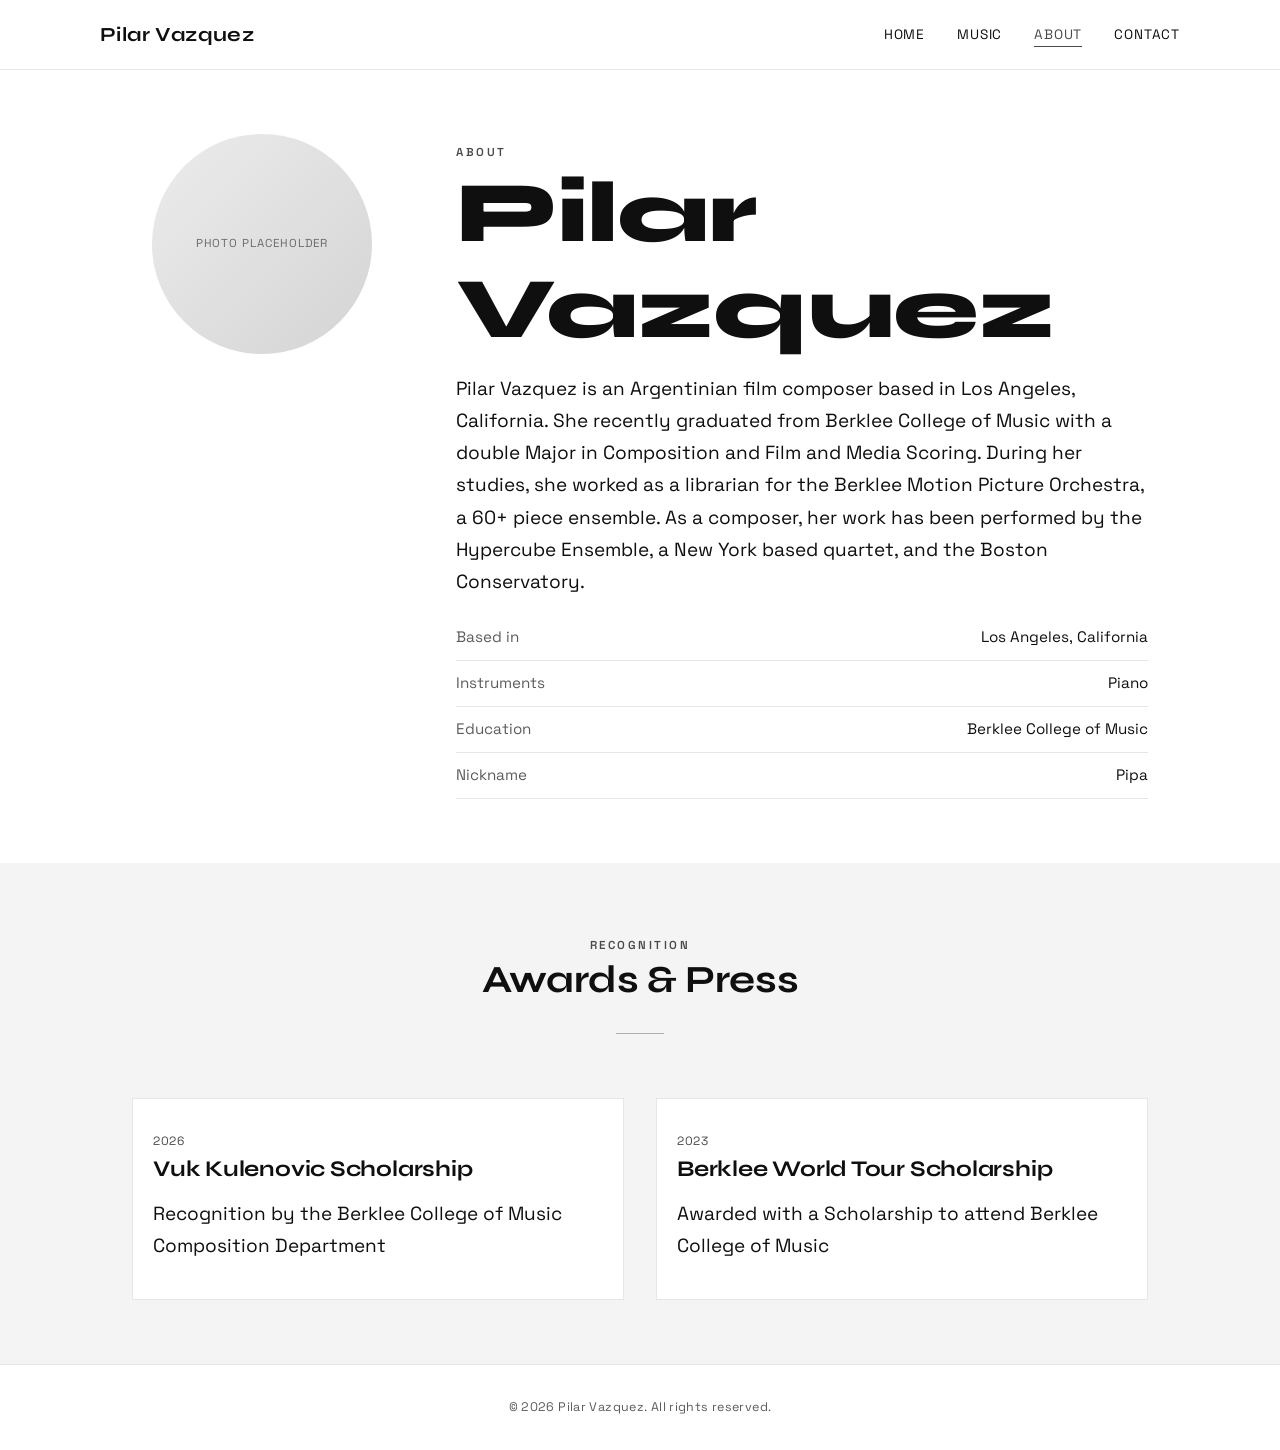
==== about.html @ 9c4dad96 "Initial commit: Pilar Vazquez portfolio website" ====
<!DOCTYPE html>
<html lang="en">
<head>
  <meta charset="UTF-8" />
  <meta name="viewport" content="width=device-width, initial-scale=1.0" />
  <title>About — Pilar Vazquez</title>
  <meta name="description" content="Biography, background, and credits for film composer Pilar Vazquez." />
  <link rel="preconnect" href="https://fonts.googleapis.com" />
  <link href="https://fonts.googleapis.com/css2?family=Syne:wght@600;700;800&family=Space+Grotesk:wght@400;500;600&display=swap" rel="stylesheet" />
  <link rel="stylesheet" href="css/style.css" />
</head>
<body>

  <header class="site-header">
    <div class="container nav">
      <a href="index.html" class="nav-brand">Pilar Vazquez</a>
      <button class="nav-toggle" aria-label="Toggle navigation">
        <span></span><span></span><span></span>
      </button>
      <ul class="nav-links">
        <li><a href="index.html">Home</a></li>
        <li><a href="music.html">Music</a></li>
        <li><a href="about.html" class="active">About</a></li>
        <li><a href="contact.html">Contact</a></li>
      </ul>
    </div>
  </header>

  <main>

    <section style="padding-top: var(--space-lg);">
      <div class="container about-grid">
        <div>
          <div class="avatar-frame">Photo Placeholder</div>
        </div>

        <div>
          <span class="eyebrow">About</span>
          <h1>Pilar Vazquez</h1>
          <p>
            <em></em>
            Pilar Vazquez is an Argentinian film composer based in Los Angeles, California. She recently graduated from Berklee College of Music with a double Major in Composition and Film and Media Scoring.
            During her studies, she worked as a librarian for the Berklee Motion Picture Orchestra, a 60+ piece ensemble.
            As a composer, her work has been performed by the Hypercube Ensemble, a New York based quartet, and the Boston Conservatory.

          </p>
          <p>
            
          </p>

          <ul class="fact-list">
            <li><span>Based in</span><span>Los Angeles, California</span></li>
            <li><span>Instruments</span><span>Piano</span></li>
            <li><span>Education</span><span>Berklee College of Music</span></li>
            <li><span>Nickname</span><span>Pipa</span></li>
          </ul>
        </div>
      </div>
    </section>

    <section class="section-alt">
      <div class="container">
        <div class="section-head">
          <span class="eyebrow">Recognition</span>
          <h2>Awards &amp; Press</h2>
          <div class="divider"></div>
        </div>

        <div class="grid">
          <article class="card">
            <div class="card-body">
              <div class="card-meta">2026</div>
              <h3>Vuk Kulenovic Scholarship</h3>
              <p>Recognition by the Berklee College of Music Composition Department</p>
            </div>
          </article>
          <article class="card">
            <div class="card-body">
              <div class="card-meta">2023</div>
              <h3>Berklee World Tour Scholarship</h3>
              <p>Awarded with a Scholarship to attend Berklee College of Music</p>
            </div>
          </article>
        </div>
      </div>
    </section>

  </main>

  <footer class="site-footer">
    <div class="container">
      &copy; 2026 Pilar Vazquez. All rights reserved. <em></em>
    </div>
  </footer>

  <script src="js/main.js"></script>
</body>
</html>
---- css/style.css ----
/* ==========================================================================
   Pilar Vazquez — Film Composer Portfolio — White / Black Theme
   Swap the CSS variables below to re-skin the entire site.

   Font note: Pilar's original reference (Balimo) is a personal-use-only
   font, not licensed for a public/commercial site. Syne is used here as a
   free, open-license (SIL OFL) stand-in with a similar geometric/Bauhaus
   feel for the name and headings. Swap --font-display below if a licensed
   copy of Balimo is purchased and self-hosted instead.
   ========================================================================== */

:root {
  --color-bg: #ffffff;
  --color-bg-alt: #f4f4f4;
  --color-ink: #0f0f0f;
  --color-ink-soft: #5c5c5c;
  --color-accent: #4a4a4a;
  --color-accent-soft: #b0b0b0;
  --color-line: #e6e6e6;

  --font-display: 'Syne', 'Arial Black', sans-serif;
  --font-body: 'Space Grotesk', -apple-system, BlinkMacSystemFont, serif;
  --font-ui: 'Space Grotesk', -apple-system, BlinkMacSystemFont, sans-serif;

  --max-width: 1080px;
  --space-xs: 0.5rem;
  --space-sm: 1rem;
  --space-md: 2rem;
  --space-lg: 4rem;
  --space-xl: 7rem;
}

* {
  box-sizing: border-box;
}

html {
  scroll-behavior: smooth;
}

body {
  margin: 0;
  background: var(--color-bg);
  color: var(--color-ink);
  font-family: var(--font-body);
  font-size: 19px;
  line-height: 1.7;
  -webkit-font-smoothing: antialiased;
}

img {
  max-width: 100%;
  display: block;
}

a {
  color: inherit;
  text-decoration: none;
}

h1, h2, h3, h4 {
  font-family: var(--font-display);
  font-weight: 700;
  line-height: 1.1;
  margin: 0 0 var(--space-sm);
  letter-spacing: -0.01em;
}

h1 { font-size: clamp(2.6rem, 7vw, 5.4rem); font-weight: 800; }
h2 { font-size: clamp(1.8rem, 3vw, 2.6rem); }
h3 { font-size: 1.4rem; }

p { margin: 0 0 var(--space-sm); }

.container {
  max-width: var(--max-width);
  margin: 0 auto;
  padding: 0 var(--space-md);
}

.eyebrow {
  font-family: var(--font-ui);
  text-transform: uppercase;
  letter-spacing: 0.22em;
  font-size: 0.72rem;
  color: var(--color-accent);
  font-weight: 600;
}

/* ---------- Header / Nav ---------- */

.site-header {
  position: sticky;
  top: 0;
  z-index: 50;
  background: rgba(255, 255, 255, 0.92);
  backdrop-filter: blur(6px);
  border-bottom: 1px solid var(--color-line);
}

.nav {
  display: flex;
  align-items: center;
  justify-content: space-between;
  padding: 1.1rem 0;
}

.nav-brand {
  font-family: var(--font-display);
  font-weight: 700;
  font-size: 1.25rem;
  letter-spacing: 0.02em;
}

.nav-links {
  display: flex;
  gap: var(--space-md);
  list-style: none;
  margin: 0;
  padding: 0;
  font-family: var(--font-ui);
  font-size: 0.85rem;
  letter-spacing: 0.06em;
  text-transform: uppercase;
}

.nav-links a {
  position: relative;
  padding-bottom: 4px;
  transition: color 0.2s ease;
}

.nav-links a::after {
  content: "";
  position: absolute;
  left: 0;
  bottom: 0;
  width: 0;
  height: 1px;
  background: var(--color-accent);
  transition: width 0.25s ease;
}

.nav-links a:hover::after,
.nav-links a.active::after {
  width: 100%;
}

.nav-links a.active {
  color: var(--color-accent);
}

.nav-toggle {
  display: none;
  flex-direction: column;
  gap: 5px;
  background: none;
  border: none;
  cursor: pointer;
  padding: 4px;
}

.nav-toggle span {
  width: 24px;
  height: 1px;
  background: var(--color-ink);
}

/* ---------- Hero ---------- */

.hero {
  padding: var(--space-xl) 0 var(--space-lg);
  text-align: center;
}

.hero .eyebrow {
  display: block;
  margin-bottom: var(--space-sm);
}

.hero p.lede {
  max-width: 640px;
  margin: var(--space-sm) auto var(--space-md);
  font-size: 1.2rem;
  color: var(--color-ink-soft);
}

.hero-actions {
  display: flex;
  gap: var(--space-sm);
  justify-content: center;
  flex-wrap: wrap;
}

/* ---------- Hero with photo background ---------- */
/* Add class="hero-photo" and inline style="background-image:url(...)" to
   .hero to show a full-bleed photo behind the name, name/copy switch to
   white with a dark scrim underneath for legibility. */

.hero.hero-photo {
  position: relative;
  min-height: 88vh;
  display: flex;
  align-items: center;
  background-size: cover;
  background-position: center;
  background-repeat: no-repeat;
  color: #ffffff;
  overflow: hidden;
}

.hero.hero-photo::before {
  content: "";
  position: absolute;
  inset: 0;
  background: linear-gradient(180deg, rgba(10, 10, 10, 0.5) 0%, rgba(10, 10, 10, 0.58) 55%, rgba(10, 10, 10, 0.72) 100%);
  z-index: 0;
}

.hero.hero-photo .container {
  position: relative;
  z-index: 1;
  width: 100%;
}

.hero.hero-photo .eyebrow {
  color: rgba(255, 255, 255, 0.85);
}

.hero.hero-photo h1 {
  color: #ffffff;
}

.hero.hero-photo p.lede {
  color: rgba(255, 255, 255, 0.88);
}

.hero.hero-photo .btn-primary {
  background: #ffffff;
  color: #0f0f0f;
  border-color: #ffffff;
}

.hero.hero-photo .btn-primary:hover {
  background: transparent;
  color: #ffffff;
  border-color: #ffffff;
}

.hero.hero-photo .btn-ghost {
  color: #ffffff;
  border-color: rgba(255, 255, 255, 0.7);
}

.hero.hero-photo .btn-ghost:hover {
  background: rgba(255, 255, 255, 0.1);
  border-color: #ffffff;
  color: #ffffff;
}

@media (max-width: 720px) {
  .hero.hero-photo {
    min-height: 70vh;
  }
}

/* ---------- Buttons ---------- */

.btn {
  display: inline-block;
  font-family: var(--font-ui);
  font-size: 0.82rem;
  letter-spacing: 0.08em;
  text-transform: uppercase;
  padding: 0.9rem 1.9rem;
  border: 1px solid var(--color-ink);
  transition: background 0.2s ease, color 0.2s ease, border-color 0.2s ease;
}

.btn-primary {
  background: var(--color-ink);
  color: var(--color-bg);
}

.btn-primary:hover {
  background: var(--color-accent);
  border-color: var(--color-accent);
}

.btn-ghost {
  background: transparent;
  color: var(--color-ink);
}

.btn-ghost:hover {
  border-color: var(--color-accent);
  color: var(--color-accent);
}

/* ---------- Sections ---------- */

section {
  padding: var(--space-lg) 0;
}

.section-alt {
  background: var(--color-bg-alt);
}

.section-head {
  text-align: center;
  max-width: 620px;
  margin: 0 auto var(--space-lg);
}

.divider {
  width: 48px;
  height: 1px;
  background: var(--color-accent-soft);
  margin: var(--space-md) auto;
}

/* ---------- Media placeholder blocks ---------- */

.media-frame {
  position: relative;
  width: 100%;
  aspect-ratio: 16 / 9;
  background: linear-gradient(135deg, #2a2a2a, #0f0f0f);
  color: #cfcfcf;
  display: flex;
  align-items: center;
  justify-content: center;
  font-family: var(--font-ui);
  font-size: 0.78rem;
  letter-spacing: 0.08em;
  text-transform: uppercase;
  border: 1px solid var(--color-line);
}

.media-frame.has-video {
  border: 0;
  padding: 0;
  background: #000;
}

.media-frame.has-video iframe {
  position: absolute;
  inset: 0;
  width: 100%;
  height: 100%;
  border: 0;
  display: block;
}
.reelcrafter-embed {
  width: 100%;
  border: 1px solid var(--color-line);
  background: var(--color-bg);
  overflow: hidden;
}

.reelcrafter-embed iframe {
  width: 100%;
  height: 420px;
  border: 0;
  display: block;
}


.media-frame.audio {
  aspect-ratio: auto;
  height: 90px;
  background: var(--color-bg-alt);
  color: var(--color-ink-soft);
  border: 1px dashed var(--color-accent-soft);
}

.avatar-frame {
  width: 220px;
  height: 220px;
  border-radius: 50%;
  background: linear-gradient(135deg, #ececec, #d4d4d4);
  display: flex;
  align-items: center;
  justify-content: center;
  color: #6b6b6b;
  font-family: var(--font-ui);
  font-size: 0.72rem;
  letter-spacing: 0.08em;
  text-transform: uppercase;
  margin: 0 auto;
}

.avatar-frame.large {
  width: 320px;
  height: 320px;
}

/* ---------- Home: photo + intro ---------- */

.home-photo-grid {
  display: grid;
  grid-template-columns: 1fr 1fr;
  gap: var(--space-lg);
  align-items: center;
}

@media (max-width: 760px) {
  .home-photo-grid {
    grid-template-columns: 1fr;
    text-align: center;
  }
}

.photo-frame {
  width: 100%;
  aspect-ratio: 4 / 5;
  background: linear-gradient(135deg, #f0f0f0, #d9d9d9);
  border: 1px solid var(--color-line);
  display: flex;
  align-items: center;
  justify-content: center;
  color: #6b6b6b;
  font-family: var(--font-ui);
  font-size: 0.78rem;
  letter-spacing: 0.08em;
  text-transform: uppercase;
}

/* ---------- Playlist / audio player ---------- */

.playlist {
  display: flex;
  flex-direction: column;
  border-top: 1px solid var(--color-line);
}

.track {
  display: grid;
  grid-template-columns: auto 1fr auto;
  align-items: center;
  gap: var(--space-sm);
  padding: 1.1rem 0.25rem;
  border-bottom: 1px solid var(--color-line);
  transition: background 0.2s ease;
}

.track:hover {
  background: var(--color-bg-alt);
}

.track-play {
  width: 42px;
  height: 42px;
  min-width: 42px;
  border-radius: 50%;
  border: 1px solid var(--color-ink);
  background: transparent;
  cursor: pointer;
  display: flex;
  align-items: center;
  justify-content: center;
  transition: background 0.2s ease, color 0.2s ease;
  position: relative;
}

.track-play:hover {
  background: var(--color-ink);
}

.track-play .icon-play,
.track-play .icon-pause {
  position: relative;
}

.track-play .icon-play {
  width: 0;
  height: 0;
  border-top: 6px solid transparent;
  border-bottom: 6px solid transparent;
  border-left: 10px solid var(--color-ink);
  margin-left: 3px;
}

.track-play:hover .icon-play {
  border-left-color: var(--color-bg);
}

.track-play .icon-pause {
  display: none;
  width: 10px;
  height: 11px;
}

.track-play .icon-pause::before,
.track-play .icon-pause::after {
  content: "";
  position: absolute;
  top: 0;
  width: 3px;
  height: 11px;
  background: var(--color-ink);
}

.track-play:hover .icon-pause::before,
.track-play:hover .icon-pause::after {
  background: var(--color-bg);
}

.track-play .icon-pause::before { left: 0; }
.track-play .icon-pause::after { right: 0; }

.track.is-playing .track-play .icon-play {
  display: none;
}

.track.is-playing .track-play .icon-pause {
  display: block;
}

.track.is-playing .track-play {
  background: var(--color-ink);
}

.track.is-playing .track-play .icon-pause::before,
.track.is-playing .track-play .icon-pause::after {
  background: var(--color-bg);
}

.track-info {
  min-width: 0;
}

.track-title {
  font-family: var(--font-ui);
  font-weight: 500;
  font-size: 1.02rem;
  margin-bottom: 0.5rem;
}

.track-progress-bar {
  position: relative;
  height: 2px;
  background: var(--color-line);
  cursor: pointer;
}

.track-progress-fill {
  position: absolute;
  top: 0;
  left: 0;
  height: 100%;
  width: 0%;
  background: var(--color-ink);
  transition: width 0.1s linear;
}

.track-time {
  font-family: var(--font-ui);
  font-size: 0.82rem;
  color: var(--color-ink-soft);
  min-width: 70px;
  text-align: right;
  white-space: nowrap;
}

/* ---------- Grid / Cards ---------- */

.grid {
  display: grid;
  grid-template-columns: repeat(auto-fit, minmax(280px, 1fr));
  gap: var(--space-md);
}

.card {
  background: var(--color-bg);
  border: 1px solid var(--color-line);
  padding: var(--space-sm);
  transition: transform 0.25s ease, box-shadow 0.25s ease;
}

.card:hover {
  transform: translateY(-4px);
  box-shadow: 0 18px 30px -22px rgba(30, 28, 26, 0.35);
}

.card-body {
  padding: var(--space-sm) 0.25rem 0.25rem;
}

.card-meta {
  font-family: var(--font-ui);
  font-size: 0.75rem;
  letter-spacing: 0.05em;
  text-transform: uppercase;
  color: var(--color-accent);
  margin-bottom: 0.35rem;
}

/* ---------- About page specifics ---------- */

.about-grid {
  display: grid;
  grid-template-columns: 260px 1fr;
  gap: var(--space-lg);
  align-items: start;
}

@media (max-width: 760px) {
  .about-grid {
    grid-template-columns: 1fr;
    text-align: center;
  }
}

.fact-list {
  list-style: none;
  margin: var(--space-sm) 0 0;
  padding: 0;
  font-family: var(--font-ui);
  font-size: 0.95rem;
}

.fact-list li {
  display: flex;
  justify-content: space-between;
  padding: 0.6rem 0;
  border-bottom: 1px solid var(--color-line);
}

.fact-list span:first-child {
  color: var(--color-ink-soft);
}

/* ---------- Contact ---------- */

.contact-grid {
  display: grid;
  grid-template-columns: 1fr 1fr;
  gap: var(--space-lg);
}

@media (max-width: 760px) {
  .contact-grid {
    grid-template-columns: 1fr;
  }
}

form {
  display: flex;
  flex-direction: column;
  gap: var(--space-sm);
}

label {
  font-family: var(--font-ui);
  font-size: 0.78rem;
  text-transform: uppercase;
  letter-spacing: 0.08em;
  color: var(--color-ink-soft);
  margin-bottom: 0.35rem;
  display: block;
}

input, textarea {
  width: 100%;
  padding: 0.8rem;
  font-family: var(--font-body);
  font-size: 1rem;
  background: var(--color-bg);
  border: 1px solid var(--color-line);
  color: var(--color-ink);
}

input:focus, textarea:focus {
  outline: none;
  border-color: var(--color-accent);
}

textarea {
  min-height: 140px;
  resize: vertical;
}

.social-links {
  display: flex;
  gap: var(--space-sm);
  flex-wrap: wrap;
  font-family: var(--font-ui);
  font-size: 0.85rem;
  text-transform: uppercase;
  letter-spacing: 0.06em;
}

.social-links a {
  border-bottom: 1px solid var(--color-line);
  padding-bottom: 2px;
}

.social-links a:hover {
  border-color: var(--color-accent);
  color: var(--color-accent);
}

.form-note {
  font-family: var(--font-ui);
  font-size: 0.82rem;
  color: var(--color-ink-soft);
  background: var(--color-bg-alt);
  border-left: 2px solid var(--color-accent-soft);
  padding: 0.9rem 1rem;
  margin-top: var(--space-sm);
}

/* ---------- Footer ---------- */

.site-footer {
  border-top: 1px solid var(--color-line);
  padding: var(--space-md) 0;
  text-align: center;
  font-family: var(--font-ui);
  font-size: 0.78rem;
  color: var(--color-ink-soft);
  letter-spacing: 0.03em;
}

/* ---------- Responsive nav ---------- */

@media (max-width: 720px) {
  .nav-toggle {
    display: flex;
  }

  .nav-links {
    position: absolute;
    top: 100%;
    left: 0;
    right: 0;
    background: var(--color-bg);
    flex-direction: column;
    gap: 0;
    border-bottom: 1px solid var(--color-line);
    display: none;
  }

  .nav-links.open {
    display: flex;
  }

  .nav-links li {
    border-top: 1px solid var(--color-line);
  }

  .nav-links a {
    display: block;
    padding: 1rem var(--space-md);
  }
}
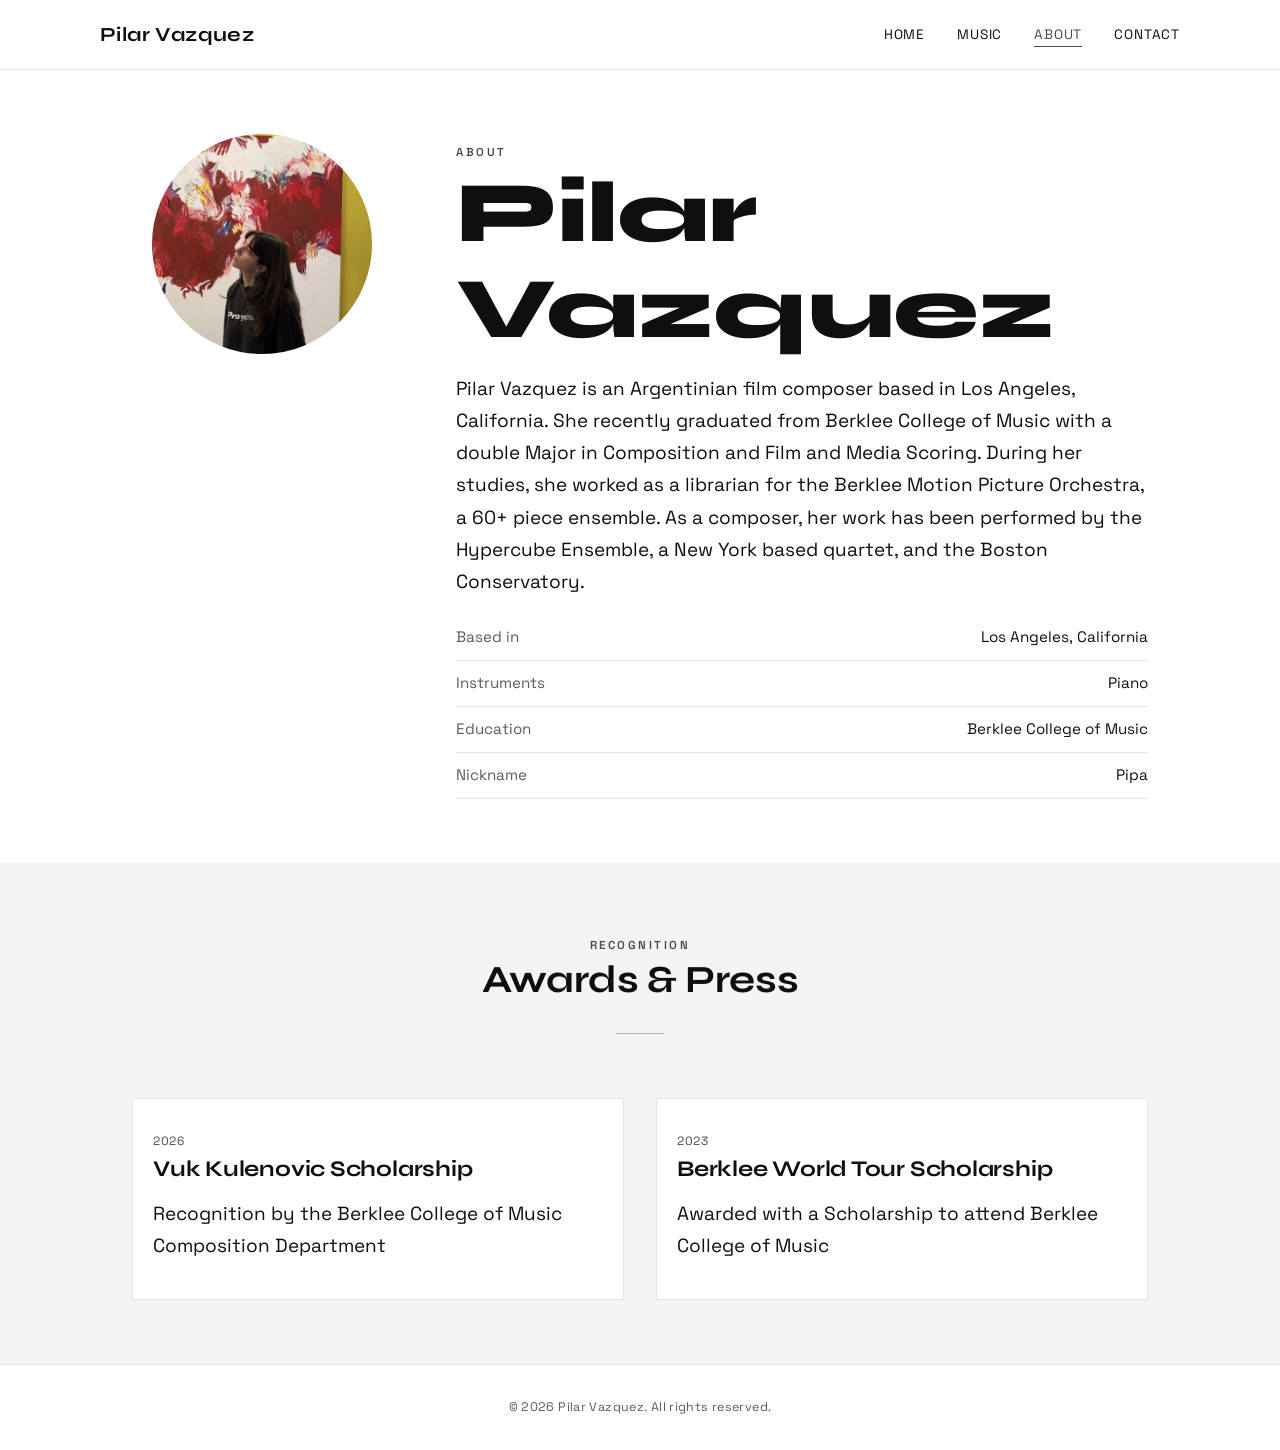
==== commit 7611ba04: "profile photo, submission link form" ====
--- a/about.html
+++ b/about.html
@@ -31,7 +31,7 @@
     <section style="padding-top: var(--space-lg);">
       <div class="container about-grid">
         <div>
-          <div class="avatar-frame">Photo Placeholder</div>
+          <div class="avatar-frame" style="background-image: url('images/about-photo.jpg');"></div>
         </div>
 
         <div>
--- a/css/style.css
+++ b/css/style.css
@@ -380,6 +380,8 @@
   height: 220px;
   border-radius: 50%;
   background: linear-gradient(135deg, #ececec, #d4d4d4);
+  background-size: cover;
+  background-position: center;
   display: flex;
   align-items: center;
   justify-content: center;
@@ -398,18 +400,15 @@
 
 /* ---------- Home: photo + intro ---------- */
 
-.home-photo-grid {
-  display: grid;
-  grid-template-columns: 1fr 1fr;
-  gap: var(--space-lg);
-  align-items: center;
-}
-
-@media (max-width: 760px) {
-  .home-photo-grid {
-    grid-template-columns: 1fr;
-    text-align: center;
-  }
+.home-intro {
+  max-width: 700px;
+  margin: 0 auto;
+  text-align: center;
+}
+
+.home-intro p {
+  text-align: center;
+  margin: var(--space-sm) 0 var(--space-md);
 }
 
 .photo-frame {
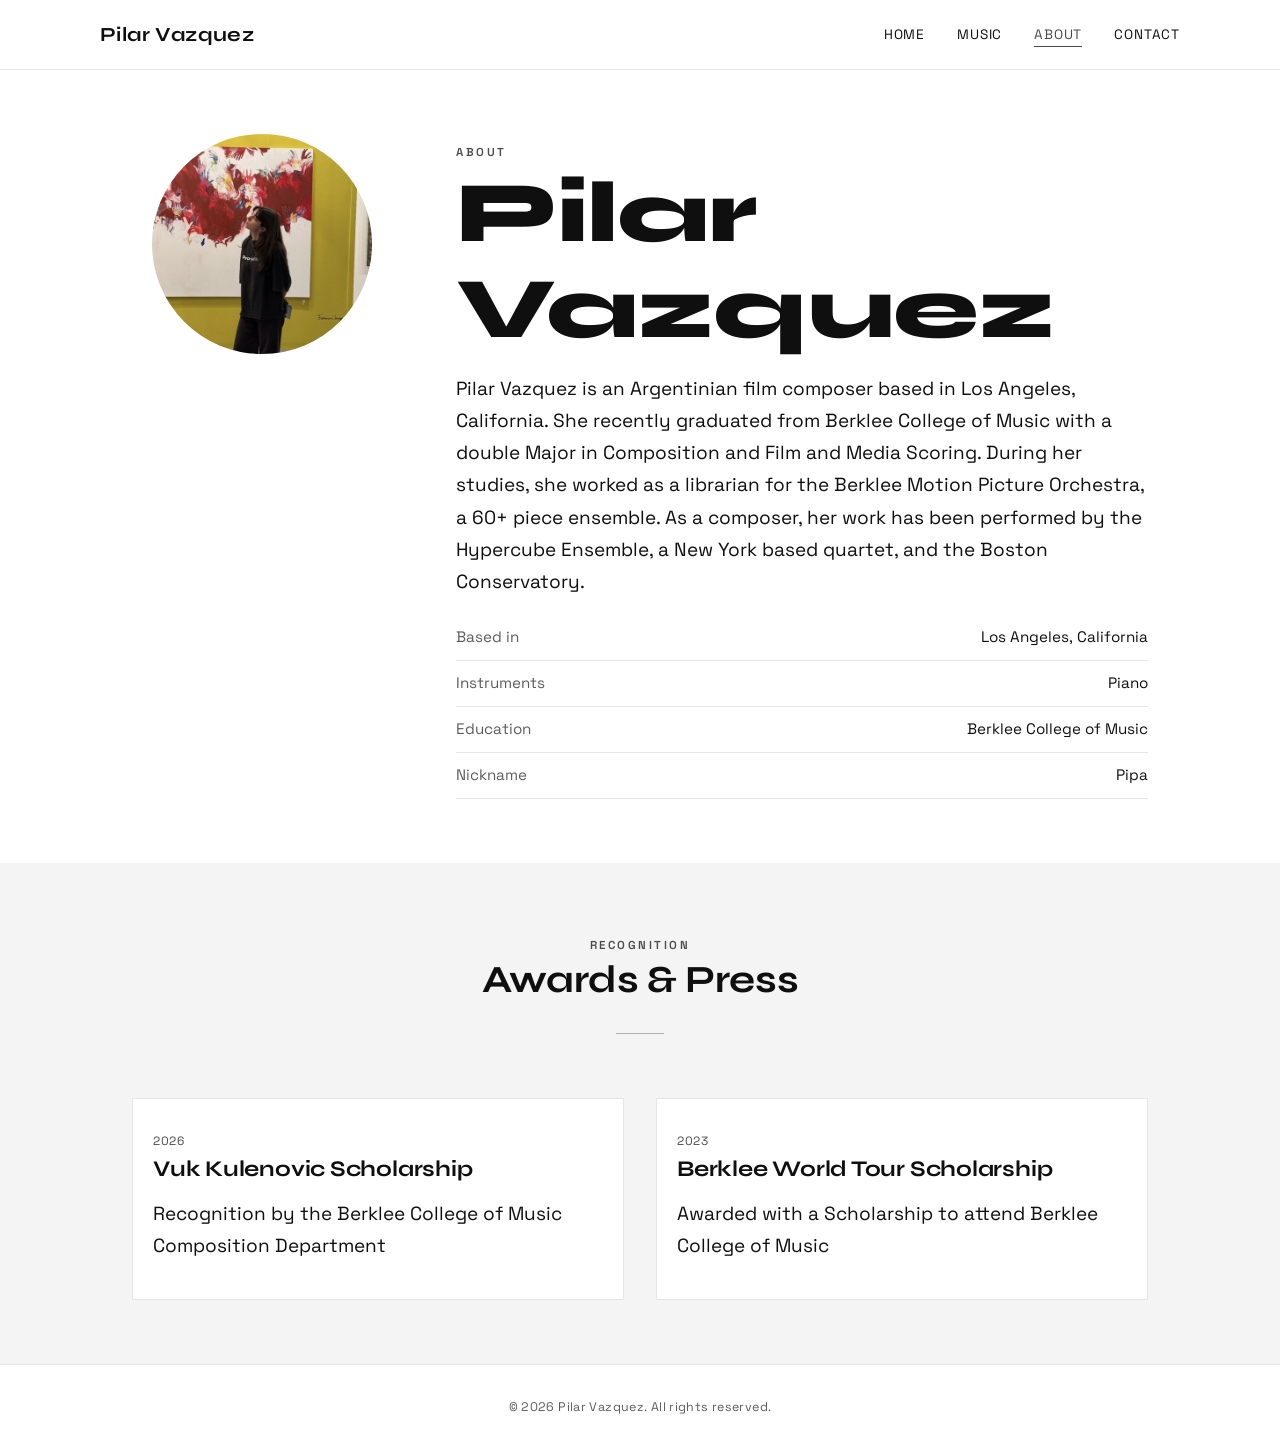
==== commit e9e4f494: "change photo" ====
--- a/about.html
+++ b/about.html
@@ -31,7 +31,7 @@
     <section style="padding-top: var(--space-lg);">
       <div class="container about-grid">
         <div>
-          <div class="avatar-frame" style="background-image: url('images/about-photo.jpg');"></div>
+          <div class="avatar-frame" style="background-image: url('images/about-photo.jpg?v=2');"></div>
         </div>
 
         <div>
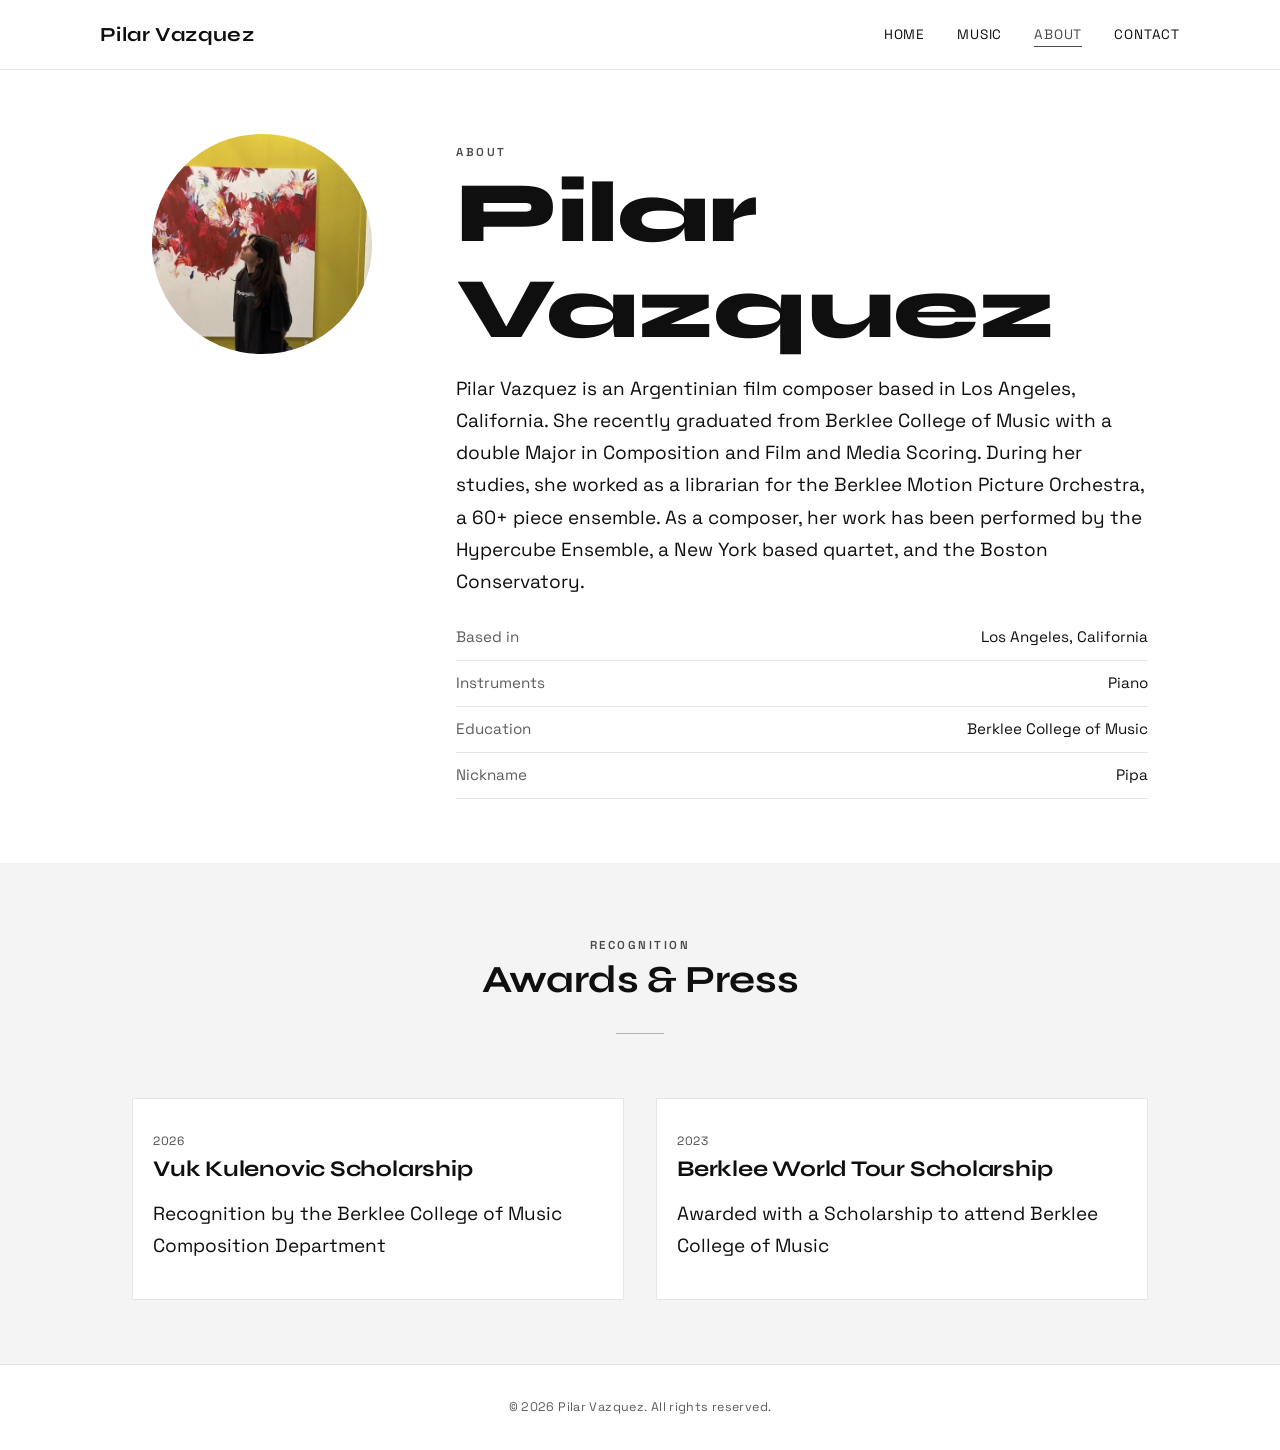
==== commit ed612850: "photo update vol 2" ====
--- a/about.html
+++ b/about.html
@@ -31,7 +31,7 @@
     <section style="padding-top: var(--space-lg);">
       <div class="container about-grid">
         <div>
-          <div class="avatar-frame" style="background-image: url('images/about-photo.jpg?v=2');"></div>
+          <div class="avatar-frame" style="background-image: url('images/about-photo.jpg?v=3');"></div>
         </div>
 
         <div>
